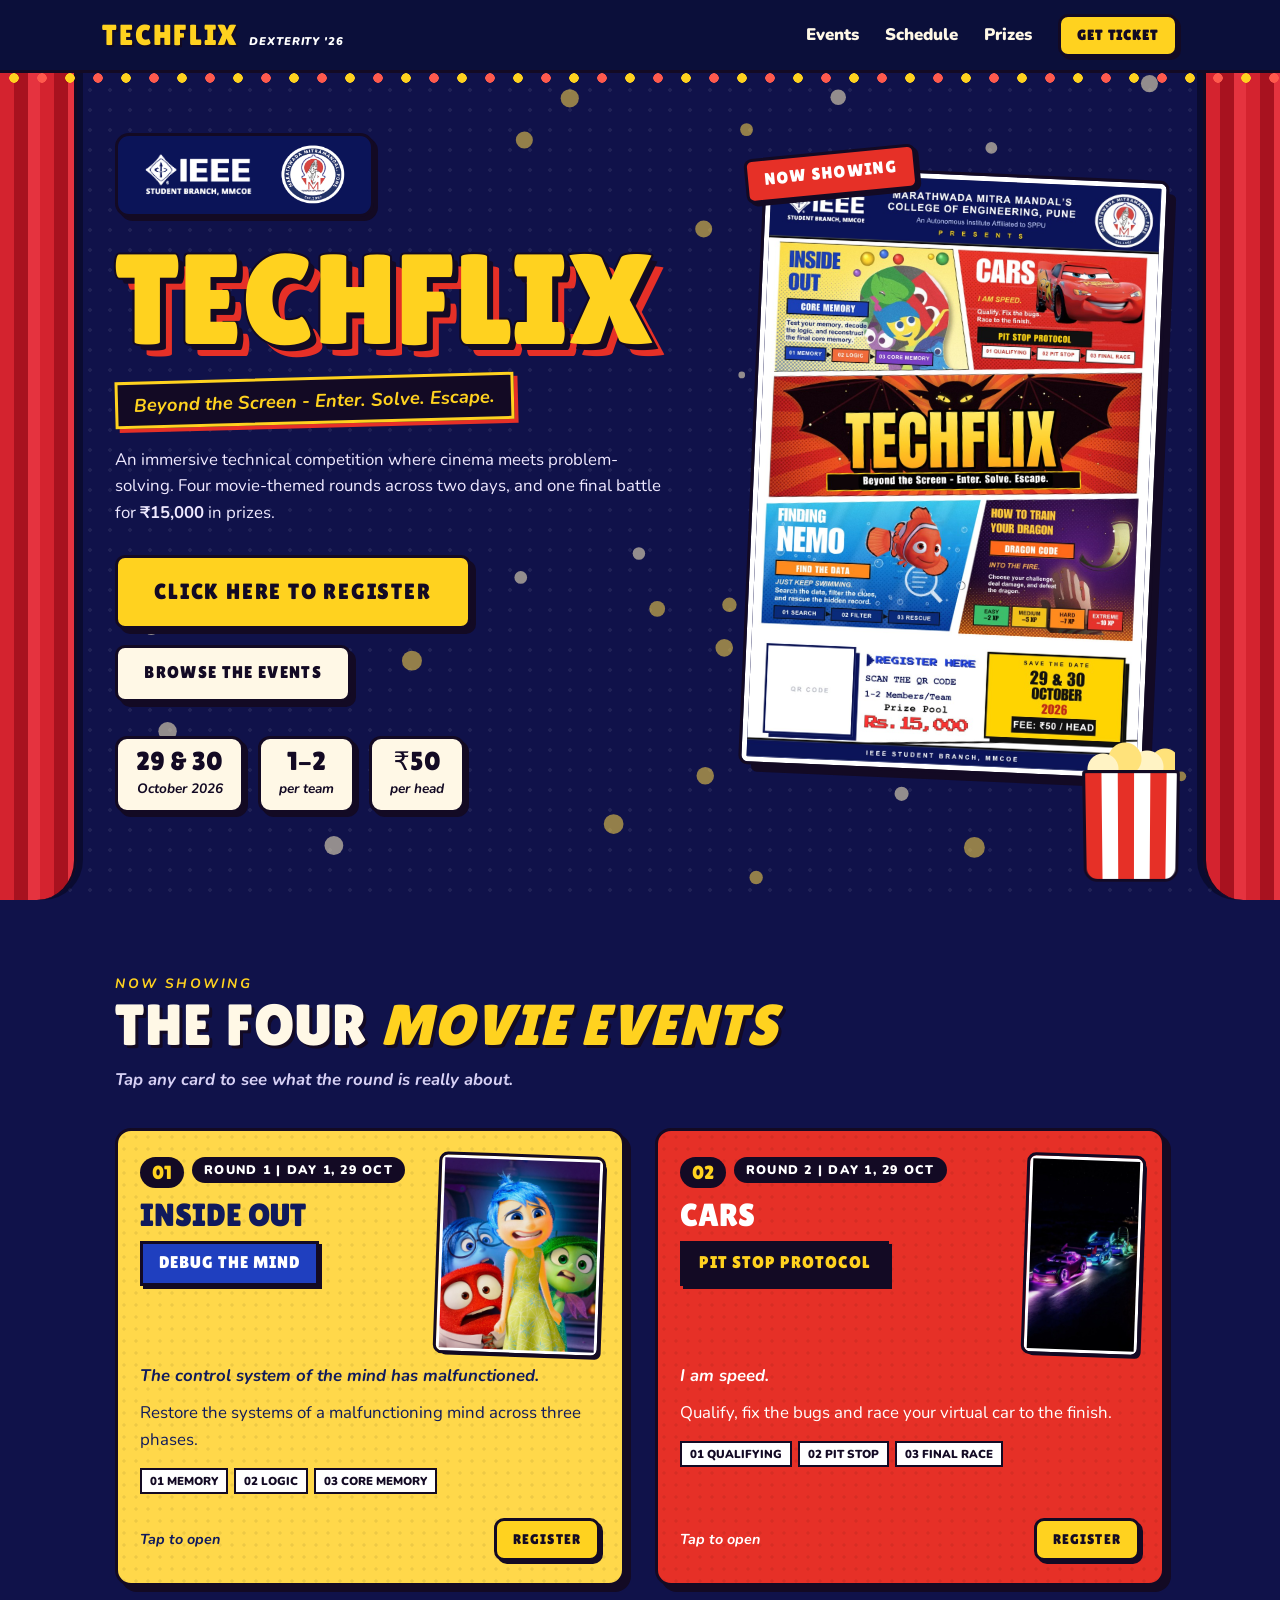
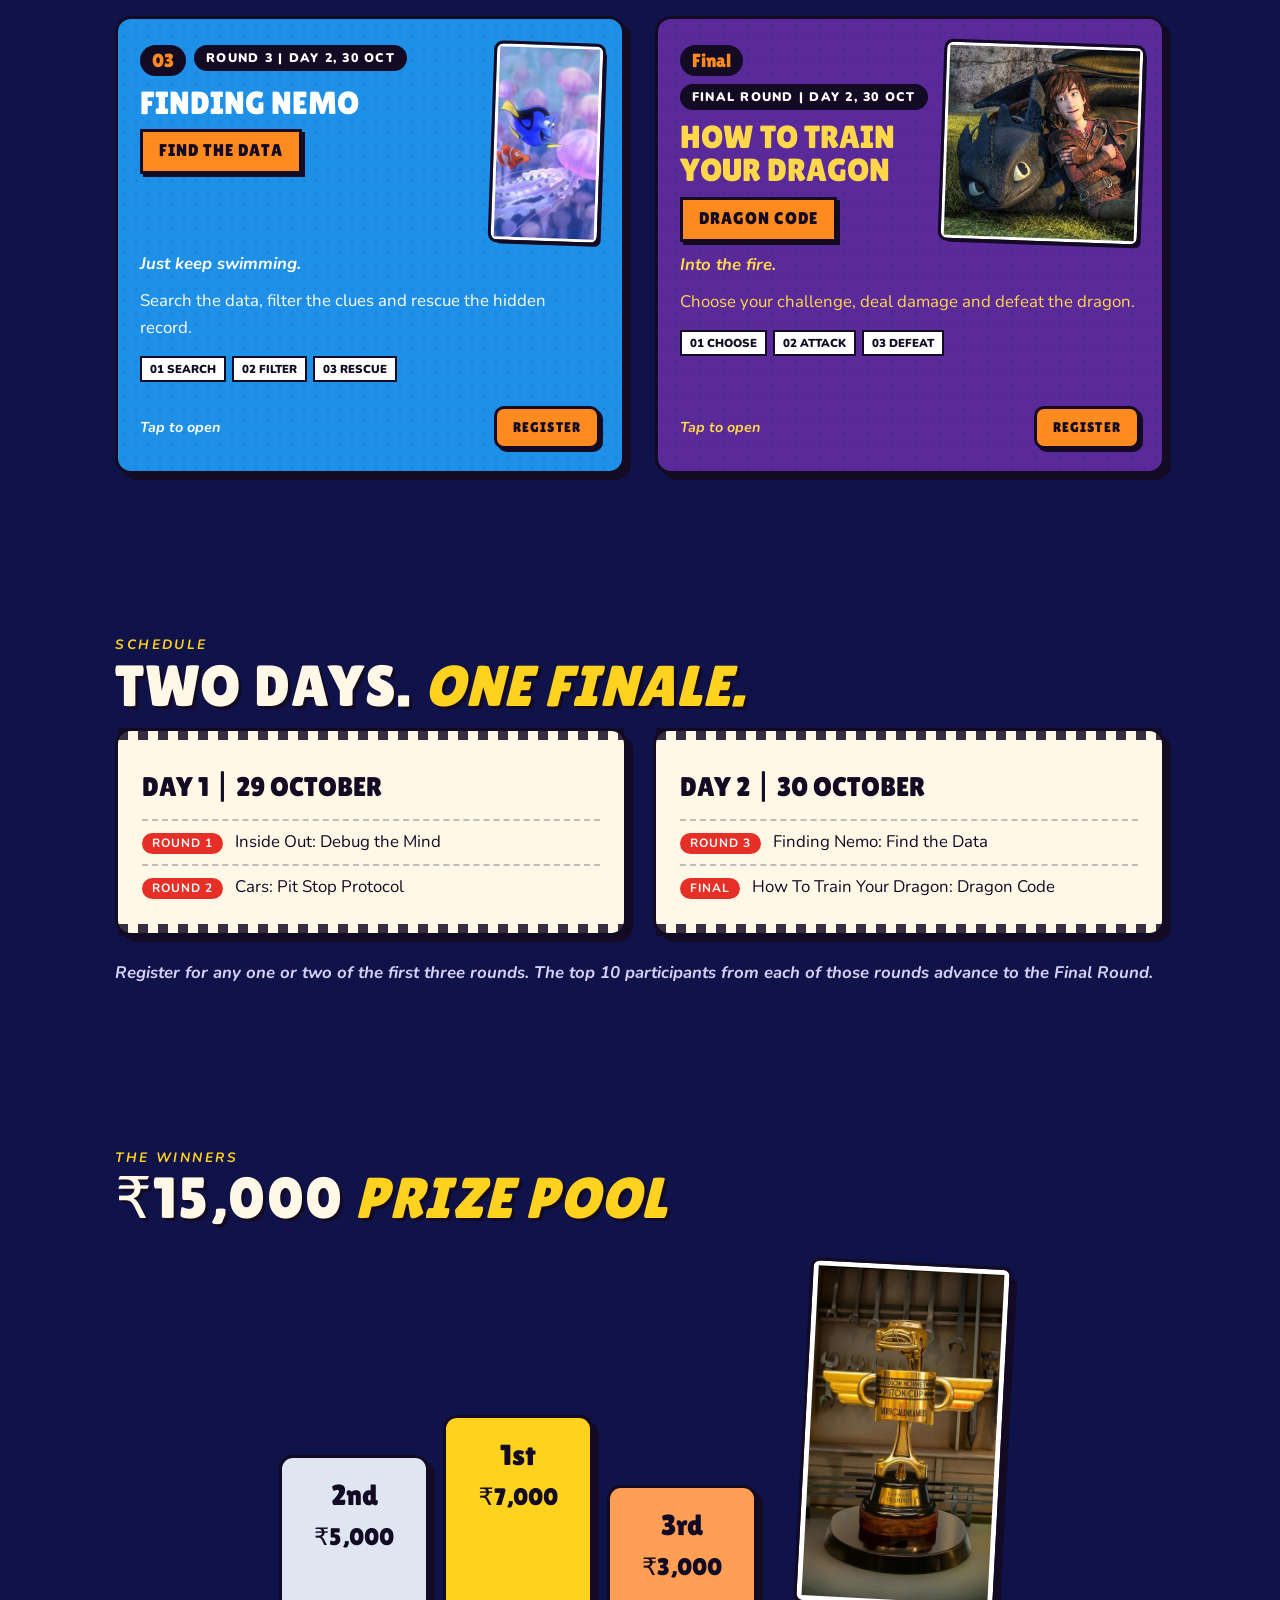
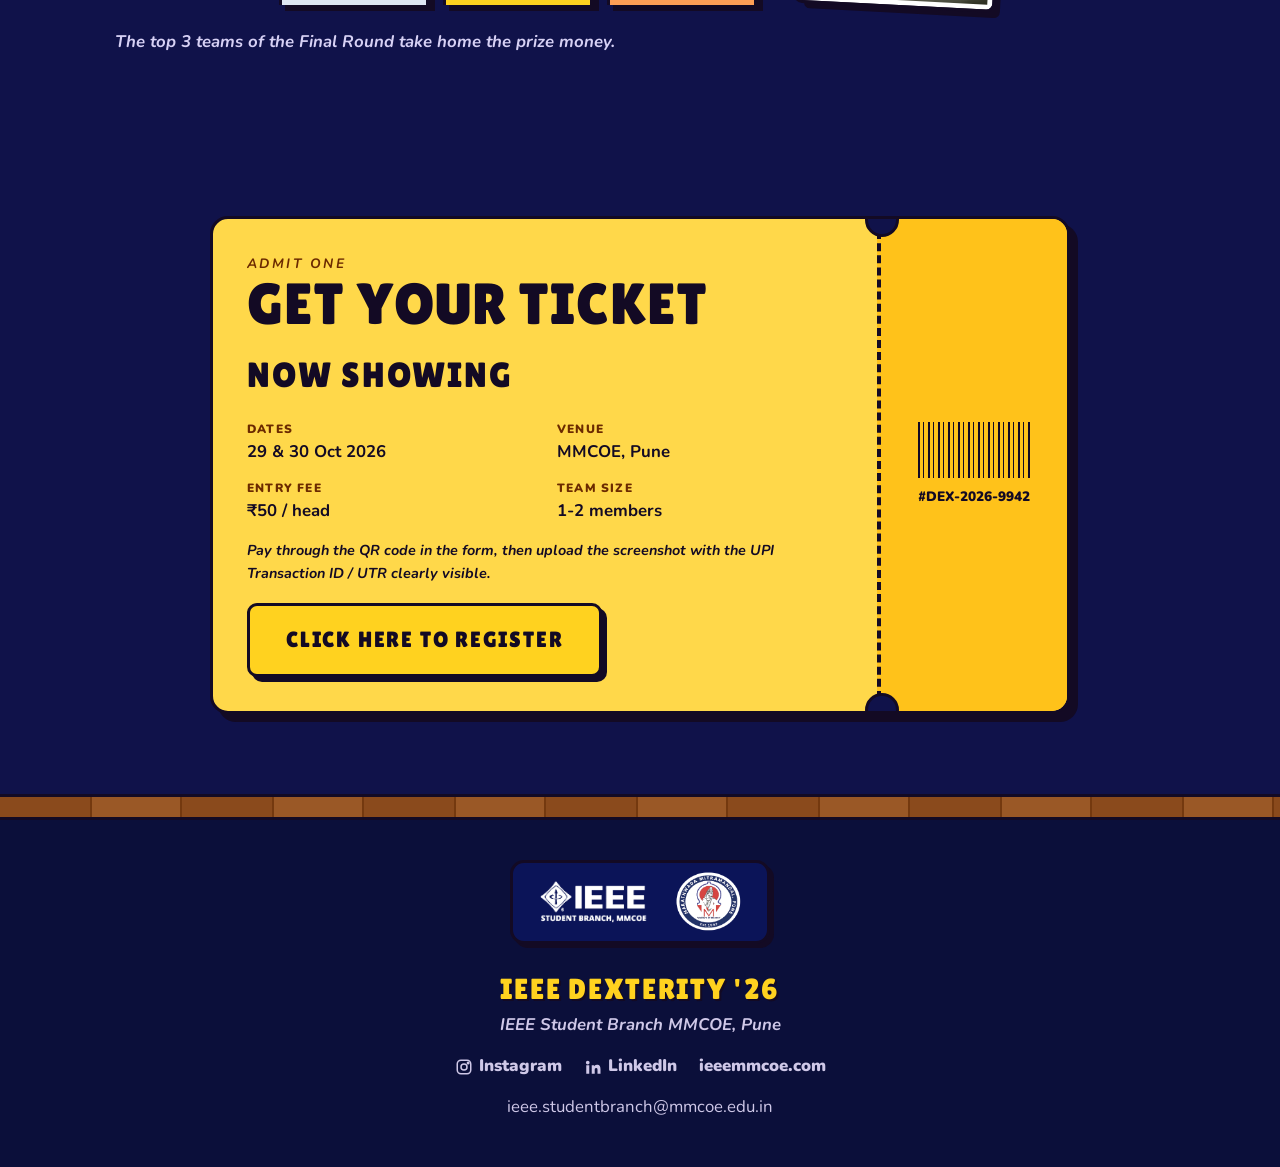
==== index.html @ 1b0eb350 "Add DEXTERITY 26 website" ====
<!DOCTYPE html>
<html lang="en">
<head>
  <meta charset="UTF-8">
  <meta name="viewport" content="width=device-width, initial-scale=1.0">
  <title>TECHFLIX | IEEE DEXTERITY '26</title>
  <meta name="description" content="TECHFLIX: movie-themed technical competition at IEEE MMCOE DEXTERITY '26. 29 & 30 October 2026.">
  <link rel="stylesheet" href="assets/css/fonts.css">
  <link rel="stylesheet" href="assets/css/style.css">
</head>
<body>
  <main>
    <section class="hero">
      <div class="hero-text">
        <div class="orgs"><img src="assets/img/ieee-logo.png" alt="IEEE Student Branch MMCOE"><img src="assets/img/mmcoe-logo.png" alt="Marathwada Mitra Mandal's College of Engineering, Pune"></div>
        <h1>TECHFLIX</h1>
        <p class="ribbon tagline-ribbon it">Beyond the Screen - Enter. Solve. Escape.</p>
        <p class="lead">An immersive technical competition where cinema meets problem-solving. Four movie-themed rounds across two days, and one final battle for <strong>₹15,000</strong> in prizes.</p>
        <div class="cta-row">
          <a class="btn big reg-link" target="_blank" rel="noopener">Click here to register</a>
          <a class="btn ghost" href="#events">Browse the events</a>
        </div>
        <ul class="meta">
          <li><b>29 &amp; 30</b><span>October 2026</span></li>
          <li><b>1-2</b><span>per team</span></li>
          <li><b>₹50</b><span>per head</span></li>
        </ul>
      </div>
      <a class="poster-wrap" href="assets/img/poster.jpg" target="_blank" rel="noopener" aria-label="Open the TECHFLIX poster">
        <span class="sticker">Now showing</span>
        <img class="poster" src="assets/img/poster.jpg" alt="TECHFLIX event poster">
      </a>
      <div class="bucket-wrap" aria-hidden="true"><div class="pop"></div><div class="bucket"></div></div>
    </section>

    <section id="events">
      <p class="eyebrow it">Now showing</p>
      <h2>The four <em>movie events</em></h2>
      <p class="sub it">Tap any card to see what the round is really about.</p>
      <div class="grid" id="cards"></div>
    </section>

    <section id="schedule">
      <p class="eyebrow it">Schedule</p>
      <h2>Two days. <em>One finale.</em></h2>
      <div class="days">
        <div class="day reveal"><h3>Day 1 | 29 October</h3><ul>
          <li><b>Round 1</b> Inside Out: Debug the Mind</li>
          <li><b>Round 2</b> Cars: Pit Stop Protocol</li></ul></div>
        <div class="day reveal"><h3>Day 2 | 30 October</h3><ul>
          <li><b>Round 3</b> Finding Nemo: Find the Data</li>
          <li><b>Final</b> How To Train Your Dragon: Dragon Code</li></ul></div>
      </div>
      <p class="rules it">Register for any one or two of the first three rounds. The top 10 participants from each of those rounds advance to the Final Round.</p>
    </section>

    <section id="prizes">
      <p class="eyebrow it">The winners</p>
      <h2>₹15,000 <em>prize pool</em></h2>
      <div class="prize-row reveal">
      <div class="podium">
        <div class="step s2"><b>2nd</b><span>₹5,000</span></div>
        <div class="step s1"><b>1st</b><span>₹7,000</span></div>
        <div class="step s3"><b>3rd</b><span>₹3,000</span></div>
      </div>
      <figure class="trophy"><img src="assets/img/piston-cup.jpg" alt="Piston Cup trophy" loading="lazy"></figure>
      </div>
      <p class="rules it">The top 3 teams of the Final Round take home the prize money.</p>
    </section>

    <section id="ticket">
      <div class="ticket reveal">
        <div class="main">
          <p class="eyebrow dark it">Admit one</p>
          <h2>Get your ticket</h2>
          <div id="countdown"></div>
          <dl class="facts">
            <div><dt>Dates</dt><dd>29 &amp; 30 Oct 2026</dd></div><div><dt>Venue</dt><dd>MMCOE, Pune</dd></div>
            <div><dt>Entry fee</dt><dd>₹50 / head</dd></div><div><dt>Team size</dt><dd>1-2 members</dd></div>
          </dl>
          <p class="note it">Pay through the QR code in the form, then upload the screenshot with the UPI Transaction ID / UTR clearly visible.</p>
          <a class="btn big reg-link" target="_blank" rel="noopener">Click here to register</a>
        </div>
        <div class="stub"><div><div class="barcode"></div><p>#DEX-2026-9942</p></div></div>
      </div>
    </section>
  </main>

  <script src="assets/js/events.js"></script>
  <script src="assets/js/art.js"></script>
  <script src="assets/js/common.js"></script>
  <script src="assets/js/home.js"></script>
</body>
</html>
---- assets/css/fonts.css ----
/* Self-hosted fonts (Lilita One, Nunito), so the site works offline and without Google. */
@font-face{font-family:"Lilita One";font-style:normal;font-weight:400;font-display:swap;src:url("../fonts/lilita-one-latin-400-normal.woff2") format("woff2");unicode-range:U+0000-00FF,U+0131,U+0152-0153,U+02BB-02BC,U+02C6,U+02DA,U+02DC,U+0304,U+0308,U+0329,U+2000-206F,U+20AC,U+2122,U+2191,U+2193,U+2212,U+2215,U+FEFF,U+FFFD}
@font-face{font-family:"Nunito";font-style:normal;font-weight:400;font-display:swap;src:url("../fonts/nunito-latin-400-normal.woff2") format("woff2");unicode-range:U+0000-00FF,U+0131,U+0152-0153,U+02BB-02BC,U+02C6,U+02DA,U+02DC,U+0304,U+0308,U+0329,U+2000-206F,U+20AC,U+2122,U+2191,U+2193,U+2212,U+2215,U+FEFF,U+FFFD}
@font-face{font-family:"Nunito";font-style:normal;font-weight:700;font-display:swap;src:url("../fonts/nunito-latin-700-normal.woff2") format("woff2");unicode-range:U+0000-00FF,U+0131,U+0152-0153,U+02BB-02BC,U+02C6,U+02DA,U+02DC,U+0304,U+0308,U+0329,U+2000-206F,U+20AC,U+2122,U+2191,U+2193,U+2212,U+2215,U+FEFF,U+FFFD}
@font-face{font-family:"Nunito";font-style:normal;font-weight:900;font-display:swap;src:url("../fonts/nunito-latin-900-normal.woff2") format("woff2");unicode-range:U+0000-00FF,U+0131,U+0152-0153,U+02BB-02BC,U+02C6,U+02DA,U+02DC,U+0304,U+0308,U+0329,U+2000-206F,U+20AC,U+2122,U+2191,U+2193,U+2212,U+2215,U+FEFF,U+FFFD}
@font-face{font-family:"Nunito";font-style:italic;font-weight:700;font-display:swap;src:url("../fonts/nunito-latin-700-italic.woff2") format("woff2");unicode-range:U+0000-00FF,U+0131,U+0152-0153,U+02BB-02BC,U+02C6,U+02DA,U+02DC,U+0304,U+0308,U+0329,U+2000-206F,U+20AC,U+2122,U+2191,U+2193,U+2212,U+2215,U+FEFF,U+FFFD}
@font-face{font-family:"Nunito";font-style:italic;font-weight:900;font-display:swap;src:url("../fonts/nunito-latin-900-italic.woff2") format("woff2");unicode-range:U+0000-00FF,U+0131,U+0152-0153,U+02BB-02BC,U+02C6,U+02DA,U+02DC,U+0304,U+0308,U+0329,U+2000-206F,U+20AC,U+2122,U+2191,U+2193,U+2212,U+2215,U+FEFF,U+FFFD}
@font-face{font-family:"Lilita One";font-style:normal;font-weight:400;font-display:swap;src:url("../fonts/lilita-one-latin-ext-400-normal.woff2") format("woff2");unicode-range:U+0100-02BA,U+02BD-02C5,U+02C7-02CC,U+02CE-02D7,U+02DD-02FF,U+0304,U+0308,U+0329,U+1D00-1DBF,U+1E00-1E9F,U+1EF2-1EFF,U+2020,U+20A0-20AB,U+20AD-20C0,U+2113,U+2C60-2C7F,U+A720-A7FF}
@font-face{font-family:"Nunito";font-style:normal;font-weight:400;font-display:swap;src:url("../fonts/nunito-latin-ext-400-normal.woff2") format("woff2");unicode-range:U+0100-02BA,U+02BD-02C5,U+02C7-02CC,U+02CE-02D7,U+02DD-02FF,U+0304,U+0308,U+0329,U+1D00-1DBF,U+1E00-1E9F,U+1EF2-1EFF,U+2020,U+20A0-20AB,U+20AD-20C0,U+2113,U+2C60-2C7F,U+A720-A7FF}
@font-face{font-family:"Nunito";font-style:normal;font-weight:700;font-display:swap;src:url("../fonts/nunito-latin-ext-700-normal.woff2") format("woff2");unicode-range:U+0100-02BA,U+02BD-02C5,U+02C7-02CC,U+02CE-02D7,U+02DD-02FF,U+0304,U+0308,U+0329,U+1D00-1DBF,U+1E00-1E9F,U+1EF2-1EFF,U+2020,U+20A0-20AB,U+20AD-20C0,U+2113,U+2C60-2C7F,U+A720-A7FF}
@font-face{font-family:"Nunito";font-style:normal;font-weight:900;font-display:swap;src:url("../fonts/nunito-latin-ext-900-normal.woff2") format("woff2");unicode-range:U+0100-02BA,U+02BD-02C5,U+02C7-02CC,U+02CE-02D7,U+02DD-02FF,U+0304,U+0308,U+0329,U+1D00-1DBF,U+1E00-1E9F,U+1EF2-1EFF,U+2020,U+20A0-20AB,U+20AD-20C0,U+2113,U+2C60-2C7F,U+A720-A7FF}
@font-face{font-family:"Nunito";font-style:italic;font-weight:700;font-display:swap;src:url("../fonts/nunito-latin-ext-700-italic.woff2") format("woff2");unicode-range:U+0100-02BA,U+02BD-02C5,U+02C7-02CC,U+02CE-02D7,U+02DD-02FF,U+0304,U+0308,U+0329,U+1D00-1DBF,U+1E00-1E9F,U+1EF2-1EFF,U+2020,U+20A0-20AB,U+20AD-20C0,U+2113,U+2C60-2C7F,U+A720-A7FF}
@font-face{font-family:"Nunito";font-style:italic;font-weight:900;font-display:swap;src:url("../fonts/nunito-latin-ext-900-italic.woff2") format("woff2");unicode-range:U+0100-02BA,U+02BD-02C5,U+02C7-02CC,U+02CE-02D7,U+02DD-02FF,U+0304,U+0308,U+0329,U+1D00-1DBF,U+1E00-1E9F,U+1EF2-1EFF,U+2020,U+20A0-20AB,U+20AD-20C0,U+2113,U+2C60-2C7F,U+A720-A7FF}
---- assets/css/style.css ----
:root {
  --bg: #10124a;
  --c1: #ffd21f;
  --c2: #e63027;
  --card: #ffd84a;
  --card-ink: #101a5c;
  --ribbon: #1f3fbf;
  --ribbon-ink: #fff;
  --ink: #130a24;
  --paper: #fff8e6;
  --text: #fff8e6;
  --display: "Lilita One", "Arial Rounded MT Bold", system-ui, sans-serif;
  --body: "Nunito", system-ui, sans-serif;
  --outline: 3px solid var(--ink);
  --pop: 6px 6px 0 var(--ink);
}
* { box-sizing: border-box; margin: 0; padding: 0; }
html { scroll-behavior: smooth; scroll-padding-top: 90px; }
body {
  background: var(--bg); color: var(--text); font-family: var(--body);
  font-size: 1.05rem; line-height: 1.6; min-height: 100vh; overflow-x: hidden;
}
body::before { /* comic halftone dots on a solid colour */
  content: ""; position: fixed; inset: 0; z-index: -2; pointer-events: none;
  background: radial-gradient(rgba(255,255,255,.07) 1.6px, transparent 1.8px) 0 0 / 20px 20px;
}
a { color: inherit; text-decoration: none; }
img { max-width: 100%; display: block; }
main { position: relative; z-index: 1; }
.it { font-style: italic; font-weight: 700; }
em { font-style: italic; color: var(--c1); }
#bg { position: fixed; inset: 0; z-index: -1; width: 100%; height: 100%; pointer-events: none; }

/* ---- Theatre curtains (open on load, then stay as side drapes) ---- */
.curtain {
  position: fixed; top: 0; bottom: 0; width: clamp(34px, 6vw, 90px); z-index: 2; pointer-events: none;
  background: repeating-linear-gradient(90deg, #d4232f 0 14px, #a8121f 14px 28px, #e5333f 28px 40px);
  animation: open 2.4s .3s cubic-bezier(.7, 0, .2, 1) backwards;
}
.curtain.l { left: 0; border-right: var(--outline); box-shadow: 6px 0 0 rgba(0,0,0,.35); border-radius: 0 0 40px 0; }
.curtain.r { right: 0; border-left: var(--outline); box-shadow: -6px 0 0 rgba(0,0,0,.35); border-radius: 0 0 0 40px; }
@keyframes open { from { width: 52vw; } }

/* ---- Nav ---- */
.nav {
  position: sticky; top: 0; z-index: 20; display: flex; justify-content: space-between; align-items: center;
  padding: 12px clamp(40px, 8vw, 110px); background: #0b0f3a; border-bottom: var(--outline);
}
.brand { font-family: var(--display); font-size: 1.8rem; letter-spacing: .06em; color: var(--c1);
  text-shadow: 2px 2px 0 var(--ink); display: flex; align-items: baseline; gap: 10px; }
.brand small { font-family: var(--body); font-style: italic; font-weight: 900; font-size: .7rem; color: #fff; letter-spacing: .08em; text-shadow: none; }
.nav ul { display: flex; gap: 26px; list-style: none; align-items: center; font-weight: 800; }
.nav ul a:not(.btn):hover { color: var(--c1); }
.lights { position: absolute; left: 0; right: 0; top: 100%; height: 16px; pointer-events: none; }
.lights::before, .lights::after { content: ""; position: absolute; inset: 0; animation: blink 1.2s steps(1) infinite; }
.lights::before { background: radial-gradient(circle 5px at 14px 8px, #ffd21f 90%, transparent) 0 0 / 56px 16px repeat-x; }
.lights::after { background: radial-gradient(circle 5px at 42px 8px, #ff5a4d 90%, transparent) 0 0 / 56px 16px repeat-x; animation-delay: -.6s; }
@keyframes blink { 50% { opacity: .25; } }

/* ---- Buttons ---- */
.btn {
  display: inline-block; font-family: var(--display); text-transform: uppercase; letter-spacing: .08em;
  font-size: 1.05rem; padding: 12px 26px; color: var(--ink); background: var(--c1); cursor: pointer;
  border: var(--outline); border-radius: 10px; box-shadow: 5px 5px 0 var(--ink);
  transition: transform .15s, box-shadow .15s;
}
.btn:hover { transform: translate(-2px, -2px) rotate(-1deg); box-shadow: 8px 8px 0 var(--ink); }
.btn:active { transform: translate(3px, 3px); box-shadow: 2px 2px 0 var(--ink); }
.btn.big { font-size: 1.4rem; padding: 16px 36px; }
.btn.sm { font-size: .9rem; padding: 7px 16px; box-shadow: 3px 3px 0 var(--ink); }
.btn.ghost { background: var(--paper); }

/* ---- Common blocks ---- */
section { padding: 80px clamp(48px, 9vw, 130px); max-width: 1320px; margin: 0 auto; }
h2 { font-family: var(--display); font-weight: 400; text-transform: uppercase; letter-spacing: .02em;
  font-size: clamp(2.2rem, 5vw, 3.6rem); line-height: 1.05; margin-bottom: 12px; text-shadow: 3px 3px 0 var(--ink); }
.eyebrow { color: var(--c1); letter-spacing: .18em; text-transform: uppercase; font-size: .85rem; }
.eyebrow.dark { color: #6b2a00; }
.sub { color: #d7d1f5; margin-bottom: 34px; }
.ribbon { display: inline-block; font-family: var(--display); text-transform: uppercase; letter-spacing: .06em;
  background: var(--ribbon); color: var(--ribbon-ink); padding: 6px 16px; border: var(--outline); box-shadow: 3px 3px 0 var(--ink); }
.chip-round { display: inline-block; font-weight: 900; font-size: .78rem; letter-spacing: .1em; text-transform: uppercase;
  padding: 3px 12px; border-radius: 999px; background: var(--ink); color: #fff; }
.reveal { opacity: 0; transform: translateY(26px); transition: opacity .6s, transform .6s; }
.reveal.in { opacity: 1; transform: none; }

/* ---- Hero ---- */
.hero { display: grid; grid-template-columns: 1.15fr .85fr; gap: 56px; align-items: center; min-height: 90vh; position: relative; padding-top: 60px; }
.presents { color: var(--c1); letter-spacing: .12em; text-transform: uppercase; font-size: .9rem; }
.hero h1 { font-family: var(--display); font-weight: 400; font-size: clamp(3.8rem, 11vw, 8rem); line-height: 1;
  color: var(--c1); -webkit-text-stroke: 4px var(--ink); paint-order: stroke fill;
  text-shadow: 6px 6px 0 var(--ink), 12px 12px 0 var(--c2); animation: pop 1s 1.2s cubic-bezier(.3, 1.6, .5, 1) backwards; }
@keyframes pop { from { transform: scale(.3) rotate(-8deg); opacity: 0; } }
.tagline-ribbon { background: var(--ink); color: var(--c1); border-color: var(--c1); font-family: var(--body); font-size: 1.15rem;
  text-transform: none; letter-spacing: 0; transform: rotate(-1.5deg); margin: 14px 0 22px; box-shadow: 4px 4px 0 var(--c2); }
.lead { max-width: 560px; color: #efe9ff; margin-bottom: 28px; }
.cta-row { display: flex; gap: 16px; flex-wrap: wrap; }
.meta { display: flex; gap: 14px; list-style: none; margin-top: 34px; flex-wrap: wrap; }
.meta li { background: var(--paper); color: var(--ink); border: var(--outline); border-radius: 12px; padding: 8px 18px;
  box-shadow: 4px 4px 0 var(--ink); text-align: center; }
.meta b { display: block; font-family: var(--display); font-weight: 400; font-size: 1.6rem; line-height: 1.1; }
.meta span { font-style: italic; font-weight: 700; font-size: .85rem; }
.poster-wrap { position: relative; display: block; max-width: 400px; justify-self: center; transform: rotate(2.5deg); transition: transform .3s; }
.poster-wrap:hover { transform: rotate(0) scale(1.03); }
.poster { border: 5px solid #fff; outline: var(--outline); border-radius: 6px; box-shadow: 10px 10px 0 var(--ink); background: var(--paper); }
.sticker { position: absolute; top: -18px; left: -22px; z-index: 2; font-family: var(--display); letter-spacing: .08em; text-transform: uppercase;
  background: var(--c2); color: #fff; padding: 6px 16px; border: var(--outline); border-radius: 8px; transform: rotate(-8deg); box-shadow: 3px 3px 0 var(--ink); }

/* Popcorn bucket, drawn in CSS */
.bucket-wrap { position: absolute; right: calc(6vw + 24px); bottom: 10px; width: 96px; animation: jump 1.1s 1s backwards cubic-bezier(.3, 1.4, .5, 1); }
@keyframes jump { 0% { transform: translateY(190px) rotate(-18deg); opacity: 0; } 100% { transform: none; opacity: 1; } }
.bucket { height: 112px; border: var(--outline); clip-path: none; border-radius: 4px 4px 14px 14px;
  background: repeating-linear-gradient(90deg, #e63027 0 16px, #fff 16px 32px); transform: perspective(200px) rotateX(-4deg); }
.pop { height: 46px; margin: 0 4px -14px; background:
  radial-gradient(circle at 16px 30px, #fff3c4 15px, transparent 16px), radial-gradient(circle at 38px 20px, #ffe27a 16px, transparent 17px),
  radial-gradient(circle at 60px 28px, #fff3c4 16px, transparent 17px), radial-gradient(circle at 78px 24px, #ffe27a 14px, transparent 15px); }
.kernel { position: fixed; z-index: 30; width: 14px; height: 14px; border-radius: 50%; pointer-events: none;
  background: radial-gradient(circle at 35% 35%, #fffbe6, #f4d77a); border: 2px solid var(--ink); animation: fly 2.6s ease-in forwards; }
@keyframes fly { 45% { transform: translate(calc(var(--x) * .6), var(--y)); } 100% { transform: translate(var(--x), 45vh) rotate(540deg); opacity: 0; } }

/* ---- Event cards ---- */
.grid { display: grid; grid-template-columns: repeat(2, 1fr); gap: 30px; }
.card { position: relative; background: var(--card); color: var(--card-ink); border: var(--outline); border-radius: 16px;
  box-shadow: var(--pop); padding: 26px 22px 22px; display: flex; flex-direction: column; gap: 10px; cursor: pointer; overflow: hidden;
  transition: transform .2s, box-shadow .2s, opacity .6s; }
.card::before { content: ""; position: absolute; inset: 0; pointer-events: none; opacity: .5;
  background: radial-gradient(rgba(0,0,0,.14) 1.5px, transparent 1.7px) 0 0 / 12px 12px; }
.card > * { position: relative; }
.card:hover, .card:focus-visible { transform: translate(-3px, -6px) rotate(-1deg); box-shadow: 10px 12px 0 var(--ink); outline: none; }
.card h3 { font-family: var(--display); font-weight: 400; font-size: 2rem; line-height: 1.05; text-transform: uppercase; }
.card .num { font-family: var(--display); font-size: 1.2rem; background: var(--ink);
  color: var(--c1); padding: 0 12px; border-radius: 999px; }
.card .ribbon { align-self: flex-start; }
.card .chip-round { align-self: flex-start; }
.steps { list-style: none; display: flex; flex-wrap: wrap; gap: 6px; margin-top: 4px; }
.steps li { font-size: .72rem; font-weight: 900; text-transform: uppercase; background: #fff; color: var(--ink);
  border: 2px solid var(--ink); padding: 2px 8px; }
.card-foot { margin-top: auto; padding-top: 14px; display: flex; justify-content: space-between; align-items: center; }
.hint { font-size: .9rem; }

/* ---- Expanding sheet ---- */
.backdrop { position: fixed; inset: 0; z-index: 40; background: rgba(8, 6, 24, .75); opacity: 0; transition: opacity .4s; }
.backdrop.show { opacity: 1; }
.sheet { position: fixed; z-index: 41; background: var(--card); color: var(--card-ink); border: var(--outline); border-radius: 18px;
  box-shadow: 10px 10px 0 var(--ink); overflow: hidden; transition: top .5s cubic-bezier(.3, 1, .4, 1), left .5s cubic-bezier(.3, 1, .4, 1),
  width .5s cubic-bezier(.3, 1, .4, 1), height .5s cubic-bezier(.3, 1, .4, 1); }
.sheet-body { height: 100%; overflow-y: auto; padding: 36px clamp(20px, 4vw, 44px) 40px; opacity: 0; transition: opacity .3s; }
.sheet.open .sheet-body { opacity: 1; transition-delay: .3s; }
.sheet-head { display: flex; flex-direction: column; align-items: flex-start; gap: 10px; margin-bottom: 26px; }
.sheet-head h2 { text-shadow: none; margin: 0; font-size: clamp(2.2rem, 5vw, 3.6rem); }
.close { position: absolute; top: 14px; right: 16px; z-index: 3; width: 44px; height: 44px; border-radius: 50%; font-size: 1.8rem; line-height: 1;
  background: var(--ink); color: #fff; border: 3px solid #fff; cursor: pointer; }
.full-link { margin-top: 26px; }

/* ---- Event details (sheet + event pages) ---- */
.detail { display: grid; grid-template-columns: 1.4fr 1fr; gap: 24px; align-items: start; }
.detail-main, .detail-side { display: flex; flex-direction: column; gap: 20px; }
.paper { background: var(--paper); color: var(--ink); border: var(--outline); border-radius: 14px; padding: 20px 22px; box-shadow: 4px 4px 0 var(--ink); }
.paper h3 { font-family: var(--display); font-weight: 400; text-transform: uppercase; letter-spacing: .05em; font-size: 1.4rem; margin-bottom: 8px; }
.phases { list-style: none; display: flex; flex-direction: column; gap: 14px; }
.phases li { display: flex; gap: 14px; }
.phases .n { flex: none; width: 40px; height: 40px; display: grid; place-items: center; font-family: var(--display); font-size: 1.1rem;
  background: var(--card); color: var(--card-ink); border: var(--outline); border-radius: 50%; }
.phases b { font-size: 1.1rem; }
.phases p { font-size: .97rem; }
.code { font-family: ui-monospace, Consolas, monospace; background: var(--ink); color: #6dff9d; padding: 14px; border-radius: 8px; font-size: .95rem; }
.dmg { display: grid; grid-template-columns: repeat(auto-fit, minmax(90px, 1fr)); gap: 10px; }
.dmg div { background: var(--d, #ffd84a); border: var(--outline); padding: 8px; text-align: center; border-radius: 8px; }
.dmg b, .dmg span { display: block; }
.dmg b { font-size: .85rem; text-transform: uppercase; }
.dmg span { font-family: var(--display); font-size: 1.4rem; }
.dmg.prize div { background: #ffd84a; }
dl { display: grid; grid-template-columns: auto 1fr; gap: 8px 14px; }
dt { font-weight: 900; font-size: .75rem; letter-spacing: .1em; text-transform: uppercase; color: #6a5d8a; padding-top: 3px; }
dd { font-weight: 700; }
.rule { font-size: .92rem; }
.detail-side .btn { text-align: center; }

/* ---- Schedule, prizes, ticket ---- */
.days { display: grid; grid-template-columns: repeat(auto-fit, minmax(280px, 1fr)); gap: 26px; }
.day { background: var(--paper); color: var(--ink); border: var(--outline); border-radius: 16px; padding: 24px; box-shadow: var(--pop); position: relative; }
.day::before, .day::after { content: ""; position: absolute; left: 0; right: 0; height: 12px;
  background: repeating-linear-gradient(90deg, var(--ink) 0 10px, transparent 10px 20px); opacity: .85; }
.day::before { top: -3px; } .day::after { bottom: -3px; }
.day h3 { font-family: var(--display); font-weight: 400; text-transform: uppercase; font-size: 1.7rem; margin: 10px 0; }
.day ul { list-style: none; } .day li { padding: 8px 0; border-top: 2px dashed rgba(19,10,36,.25); }
.day b { display: inline-block; background: var(--c2); color: #fff; font-size: .75rem; letter-spacing: .08em; text-transform: uppercase; padding: 1px 10px; border-radius: 999px; margin-right: 8px; }
.rules { color: #d7d1f5; margin-top: 24px; }
.podium { display: flex; gap: 14px; justify-content: center; align-items: flex-end; margin: 36px 0 20px; }
.step { width: 150px; text-align: center; background: var(--c1); color: var(--ink); border: var(--outline); border-bottom: 0; border-radius: 14px 14px 0 0; box-shadow: var(--pop); padding: 14px 8px; }
.step b { display: block; font-family: var(--display); font-weight: 400; font-size: 1.8rem; }
.step span { font-family: var(--display); font-size: 1.5rem; }
.s1 { height: 190px; background: #ffd21f; } .s2 { height: 150px; background: #dfe6f2; } .s3 { height: 120px; background: #ff9f55; }
.ticket { display: grid; grid-template-columns: 1fr 190px; background: #ffd84a; color: var(--ink); border: var(--outline); border-radius: 18px; box-shadow: 8px 8px 0 var(--ink); overflow: hidden; max-width: 860px; margin: 0 auto; }
.ticket .main { padding: 34px; } .ticket h2 { text-shadow: none; }
.ticket .stub { position: relative; border-left: 4px dashed var(--ink); padding: 24px; display: grid; place-items: center; text-align: center; font-weight: 800; font-size: .85rem; background: #ffc21a; }
.stub::before, .stub::after { content: ""; position: absolute; left: -16px; width: 28px; height: 28px; border-radius: 50%; background: var(--bg); border: var(--outline); }
.stub::before { top: -16px; } .stub::after { bottom: -16px; }
#countdown { font-family: var(--display); font-size: 2.2rem; letter-spacing: .05em; margin: 6px 0 14px; font-variant-numeric: tabular-nums; }
.facts { display: grid; grid-template-columns: repeat(2, 1fr); gap: 10px 24px; margin-bottom: 14px; }
.facts dt { color: #6b2a00; } .facts div { display: block; }
.note { font-size: .9rem; margin-bottom: 18px; }
.barcode { height: 56px; width: 100%; margin-bottom: 8px; background: repeating-linear-gradient(90deg, var(--ink) 0 2px, transparent 2px 5px, var(--ink) 5px 6px, transparent 6px 10px); }

/* ---- Event page ---- */
.ev-hero { display: grid; grid-template-columns: 1.2fr .8fr; gap: 44px; align-items: center; min-height: 72vh; padding-top: 70px; }
.ev-hero h1 { font-family: var(--display); font-weight: 400; text-transform: uppercase; font-size: clamp(2.6rem, 7vw, 5rem); line-height: 1.05; margin: 14px 0;
  color: var(--c1); -webkit-text-stroke: 3px var(--ink); paint-order: stroke fill; text-shadow: 5px 5px 0 var(--ink); }
.tag { font-size: 1.5rem; color: var(--c1); margin: 18px 0 6px; }
@keyframes bob { 50% { transform: translateY(-14px) rotate(2deg); } }
.reg-bar { text-align: center; } .reg-bar h2 { margin-bottom: 20px; }
.more-label { margin-top: 34px; color: #d7d1f5; }
.others { display: flex; gap: 12px; flex-wrap: wrap; justify-content: center; margin-top: 12px; }

/* ---- Footer ---- */
.floor { height: 26px; border-top: var(--outline); border-bottom: var(--outline); position: relative; z-index: 1;
  background: repeating-linear-gradient(90deg, #8a4a1c 0 90px, #74390f 90px 92px, #9a5826 92px 180px, #74390f 180px 182px); }
footer { position: relative; z-index: 1; background: #0b0f3a; text-align: center; padding: 40px 5vw 46px; color: #cfc8e8; }
.foot-title { font-family: var(--display); font-size: 1.8rem; letter-spacing: .06em; color: var(--c1); text-shadow: 2px 2px 0 var(--ink); }
.socials { display: flex; gap: 22px; justify-content: center; flex-wrap: wrap; margin: 14px 0; font-weight: 800; }
.socials a { display: inline-flex; align-items: center; gap: 6px; } footer a:hover { color: var(--c1); }

@media (max-width: 820px) {
  .hero, .ev-hero, .detail, .grid { grid-template-columns: 1fr; }
  .ticket { grid-template-columns: 1fr; }
  .ticket .stub { border-left: 0; border-top: 4px dashed var(--ink); }
  .stub::before, .stub::after { display: none; }
  .nav ul li:not(:last-child) { display: none; }
  .bucket-wrap { display: none; }
  .poster-wrap { max-width: 300px; }
}
@media (prefers-reduced-motion: reduce) {
  *, *::before, *::after { animation: none !important; transition: none !important; }
  .reveal { opacity: 1; transform: none; }
}

/* ---- Organisation logos ---- */
.orgs { display: inline-flex; align-items: center; gap: 18px; background: #0b1458; border: var(--outline); border-radius: 14px;
  padding: 8px 20px; box-shadow: 4px 4px 0 var(--ink); margin-bottom: 18px; }
.orgs img { height: 54px; width: auto; }
.orgs img + img { height: 62px; }
.orgs .it { color: var(--c1); }
footer .orgs { margin-bottom: 22px; }

/* ---- Original round illustrations ---- */
.cast { display: flex; flex-direction: column; align-items: center; gap: 22px; }
.photo { position: relative; width: fit-content; max-width: 100%; transform: rotate(-2deg); border: 5px solid #fff; outline: var(--outline); border-radius: 6px;
  background: #fff; box-shadow: 8px 8px 0 var(--ink); }
.photo > img { display: block; width: auto; max-width: 100%; height: auto; max-height: 460px; }
.mascot { position: absolute; right: -34px; bottom: -34px; width: 118px; }
.mascot svg { width: 100%; height: auto; filter: drop-shadow(4px 4px 0 var(--ink)); animation: bob 3.4s ease-in-out infinite; }
.sheet-art { position: absolute; right: 84px; top: 26px; display: flex; justify-content: flex-end; }
@media (max-width: 820px) { .sheet-art { display: none; } .orgs img { height: 40px; } .orgs img + img { height: 46px; } }

/* ---- Photo variants: event cards and expanded sheet ---- */
.card-top { display: flex; gap: 16px; align-items: flex-start; justify-content: space-between; }
.card-head { display: flex; flex-direction: column; align-items: flex-start; gap: 10px; min-width: 0; }
.card-head .row { display: flex; gap: 8px; align-items: center; flex-wrap: wrap; }
.photo.card-photo { flex: none; transform: rotate(2deg); border-width: 3px; box-shadow: 4px 4px 0 var(--ink); }
.card-photo > img { height: 190px; width: auto; max-width: 190px; max-height: none; }
.card-photo .mascot { display: none; }
.photo.sheet-photo { transform: rotate(2deg); border-width: 3px; box-shadow: 4px 4px 0 var(--ink); }
.sheet-photo > img { height: 170px; width: auto; max-height: none; }
.sheet-photo .mascot { width: 64px; right: -14px; bottom: -22px; }

/* ---- Prize pool: podium and Piston Cup ---- */
.prize-row { display: flex; gap: 48px; align-items: flex-end; justify-content: center; flex-wrap: wrap; margin: 36px 0 20px; }
.podium { margin: 0; }
.trophy { transform: rotate(3deg); border: 5px solid #fff; outline: var(--outline); border-radius: 6px; background: #fff; box-shadow: 8px 8px 0 var(--ink); }
.trophy img { display: block; height: 330px; width: auto; }
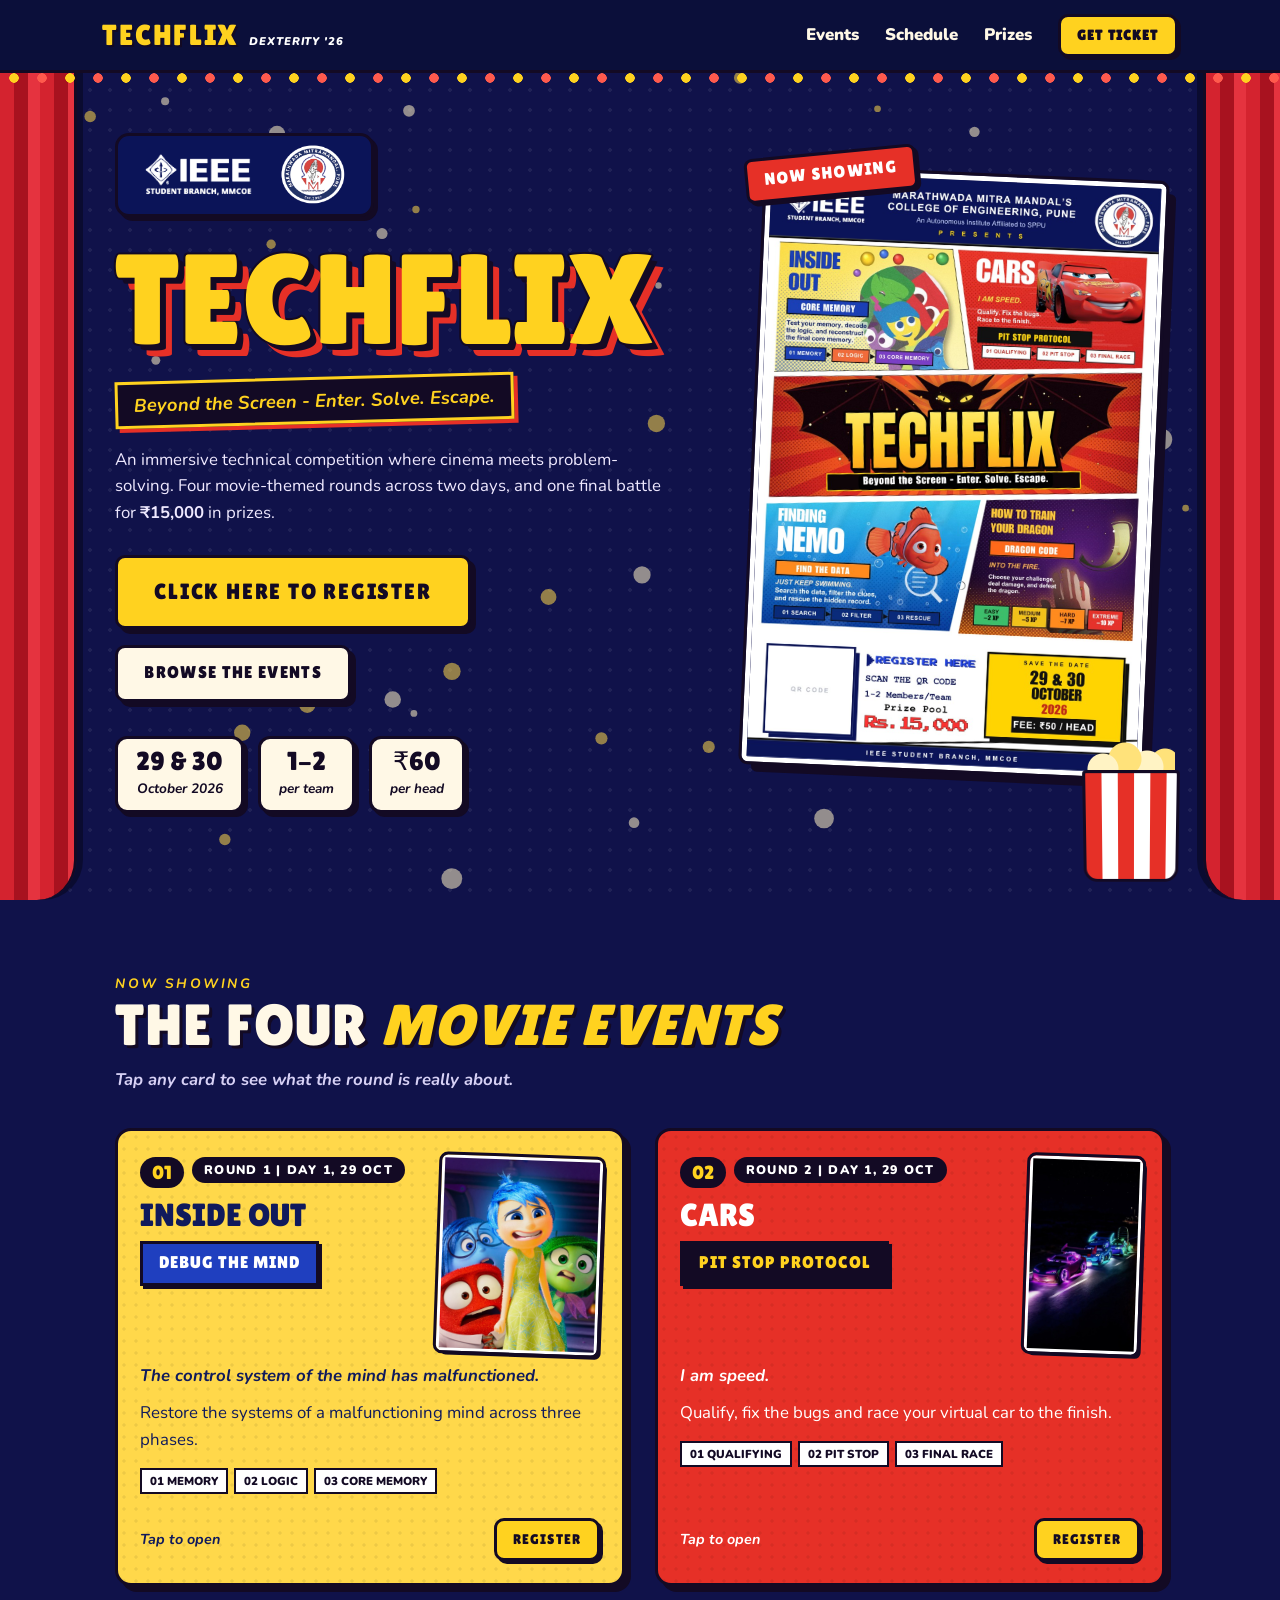
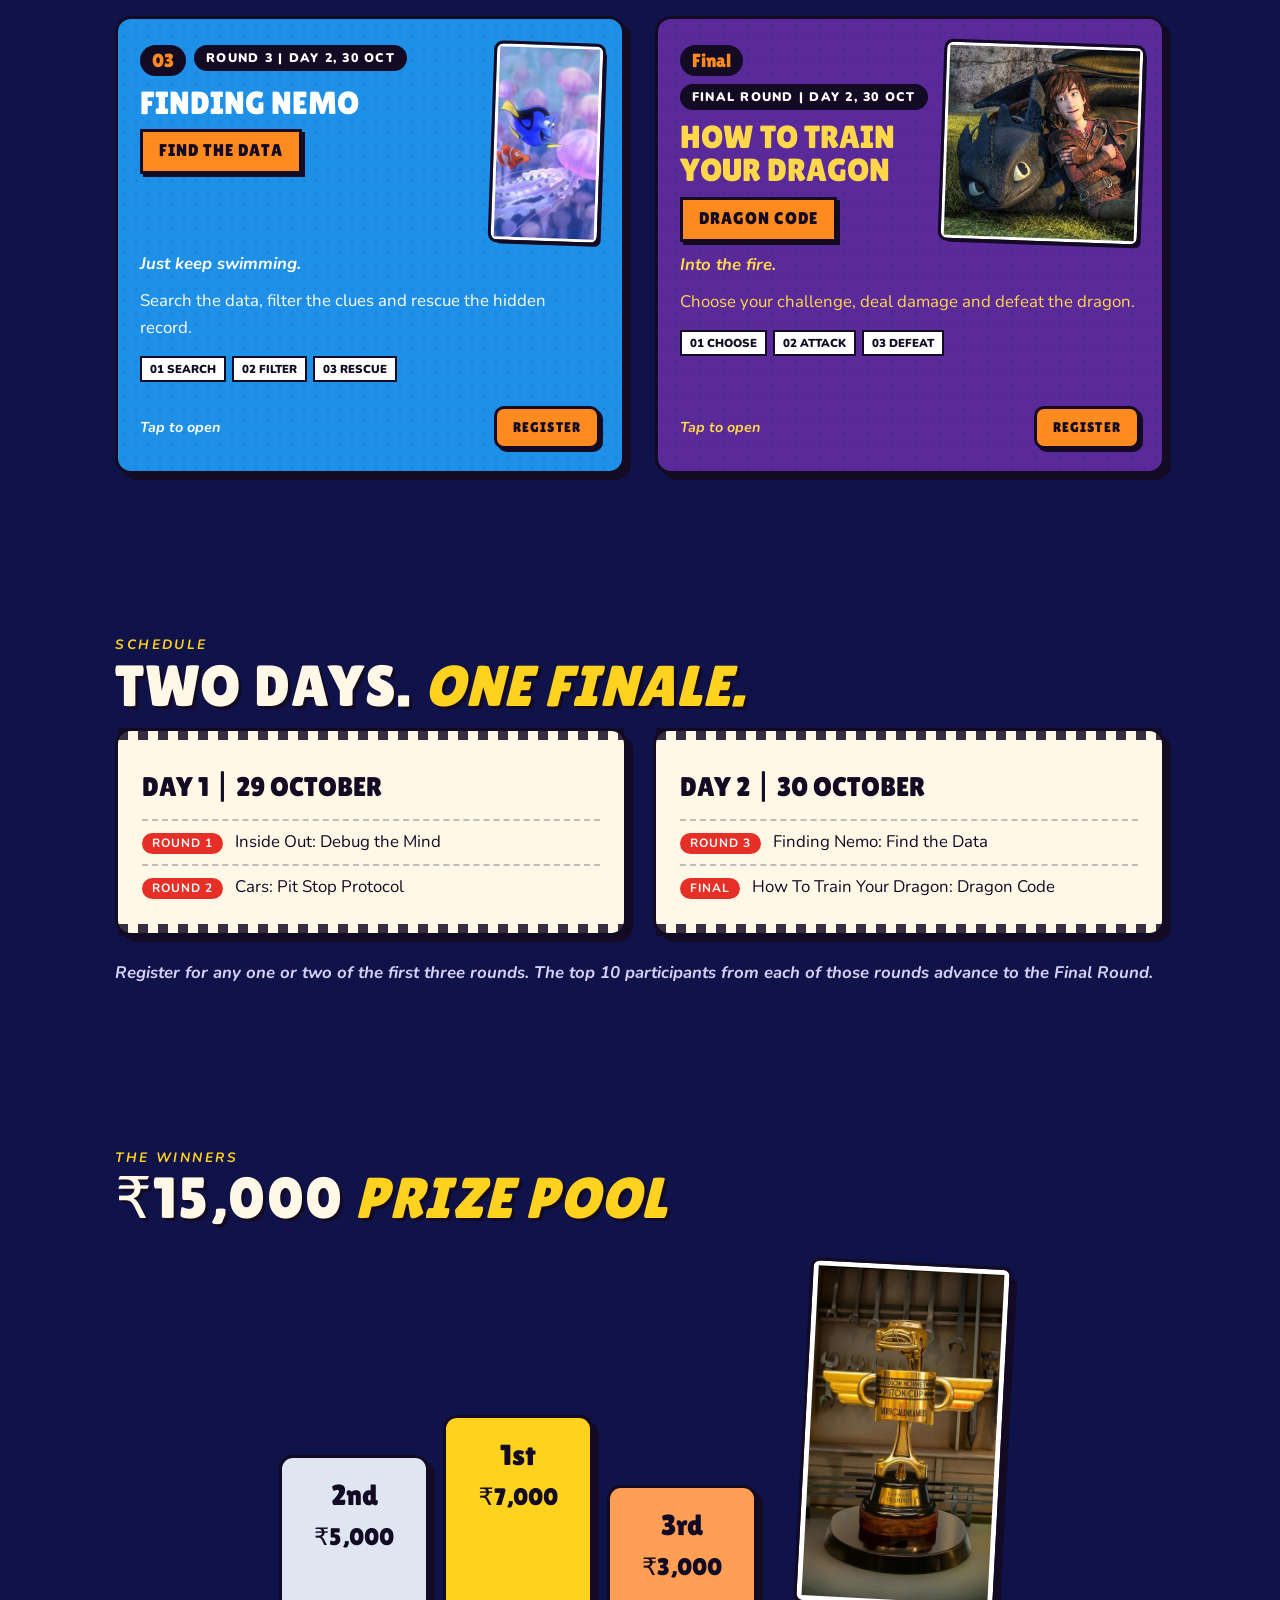
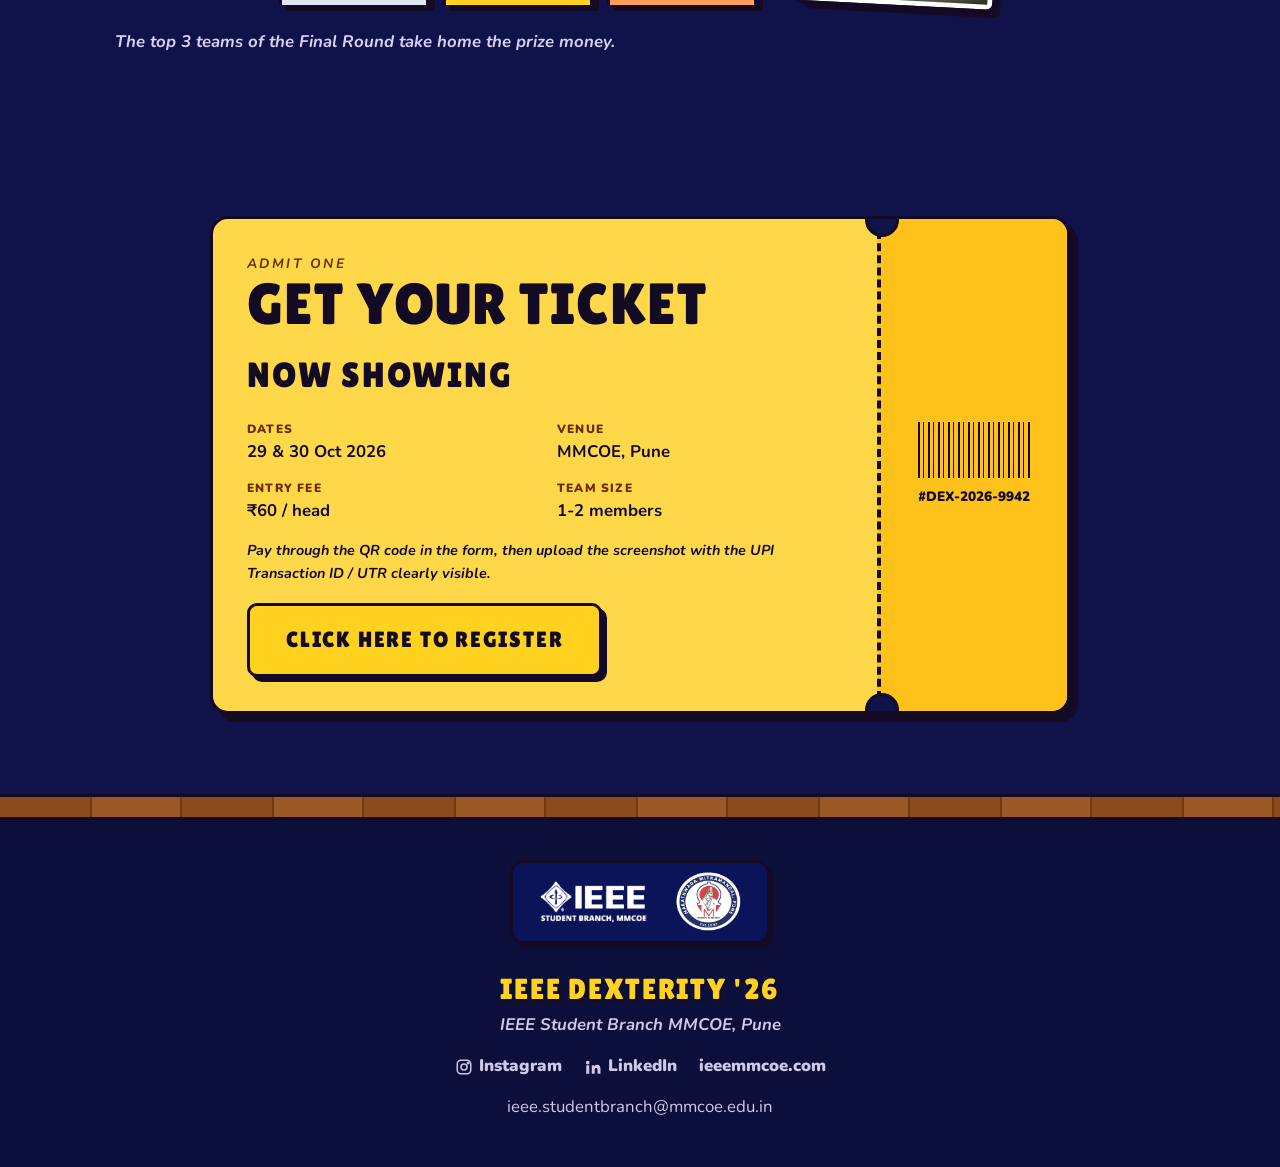
==== commit 6d124405: "Changed from Rs50 to Rs60 @ index and events" ====
--- a/index.html
+++ b/index.html
@@ -23,7 +23,7 @@
         <ul class="meta">
           <li><b>29 &amp; 30</b><span>October 2026</span></li>
           <li><b>1-2</b><span>per team</span></li>
-          <li><b>₹50</b><span>per head</span></li>
+          <li><b>₹60</b><span>per head</span></li>
         </ul>
       </div>
       <a class="poster-wrap" href="assets/img/poster.jpg" target="_blank" rel="noopener" aria-label="Open the TECHFLIX poster">
@@ -76,7 +76,7 @@
           <div id="countdown"></div>
           <dl class="facts">
             <div><dt>Dates</dt><dd>29 &amp; 30 Oct 2026</dd></div><div><dt>Venue</dt><dd>MMCOE, Pune</dd></div>
-            <div><dt>Entry fee</dt><dd>₹50 / head</dd></div><div><dt>Team size</dt><dd>1-2 members</dd></div>
+            <div><dt>Entry fee</dt><dd>₹60 / head</dd></div><div><dt>Team size</dt><dd>1-2 members</dd></div>
           </dl>
           <p class="note it">Pay through the QR code in the form, then upload the screenshot with the UPI Transaction ID / UTR clearly visible.</p>
           <a class="btn big reg-link" target="_blank" rel="noopener">Click here to register</a>
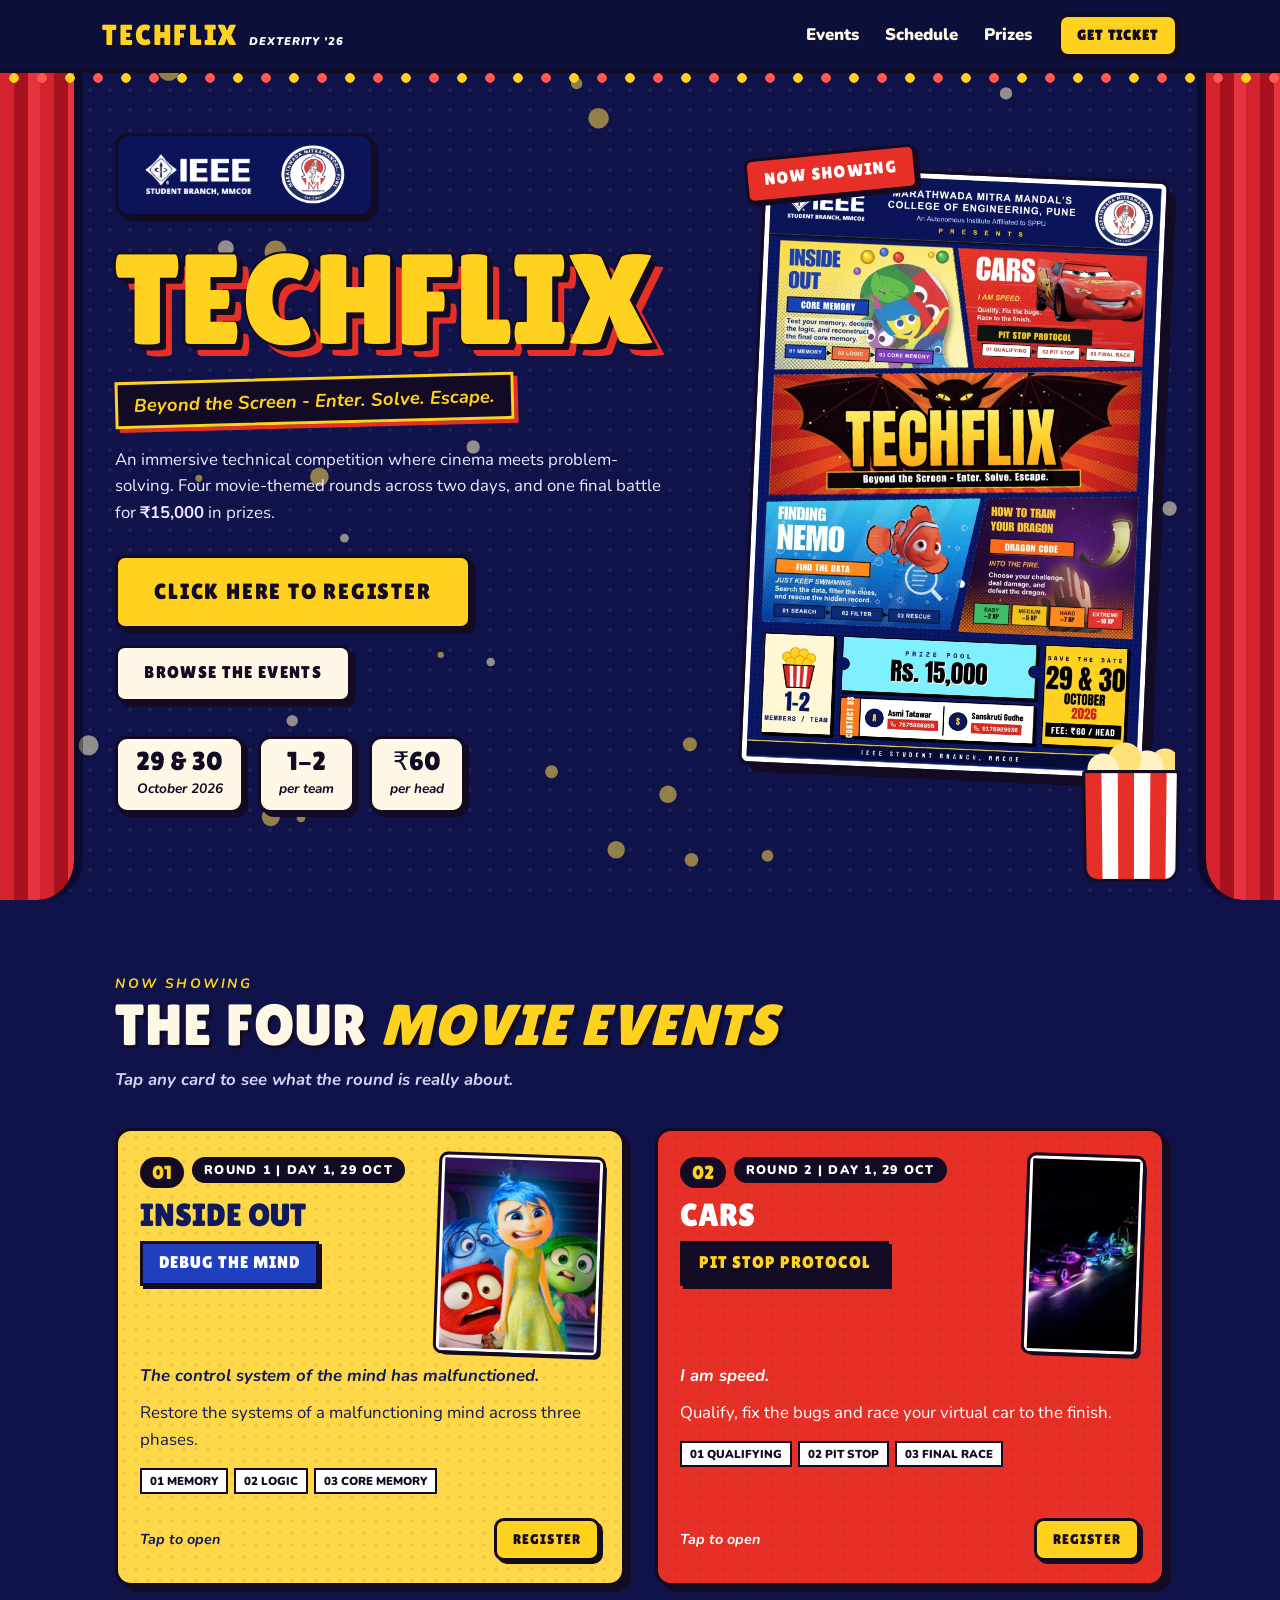
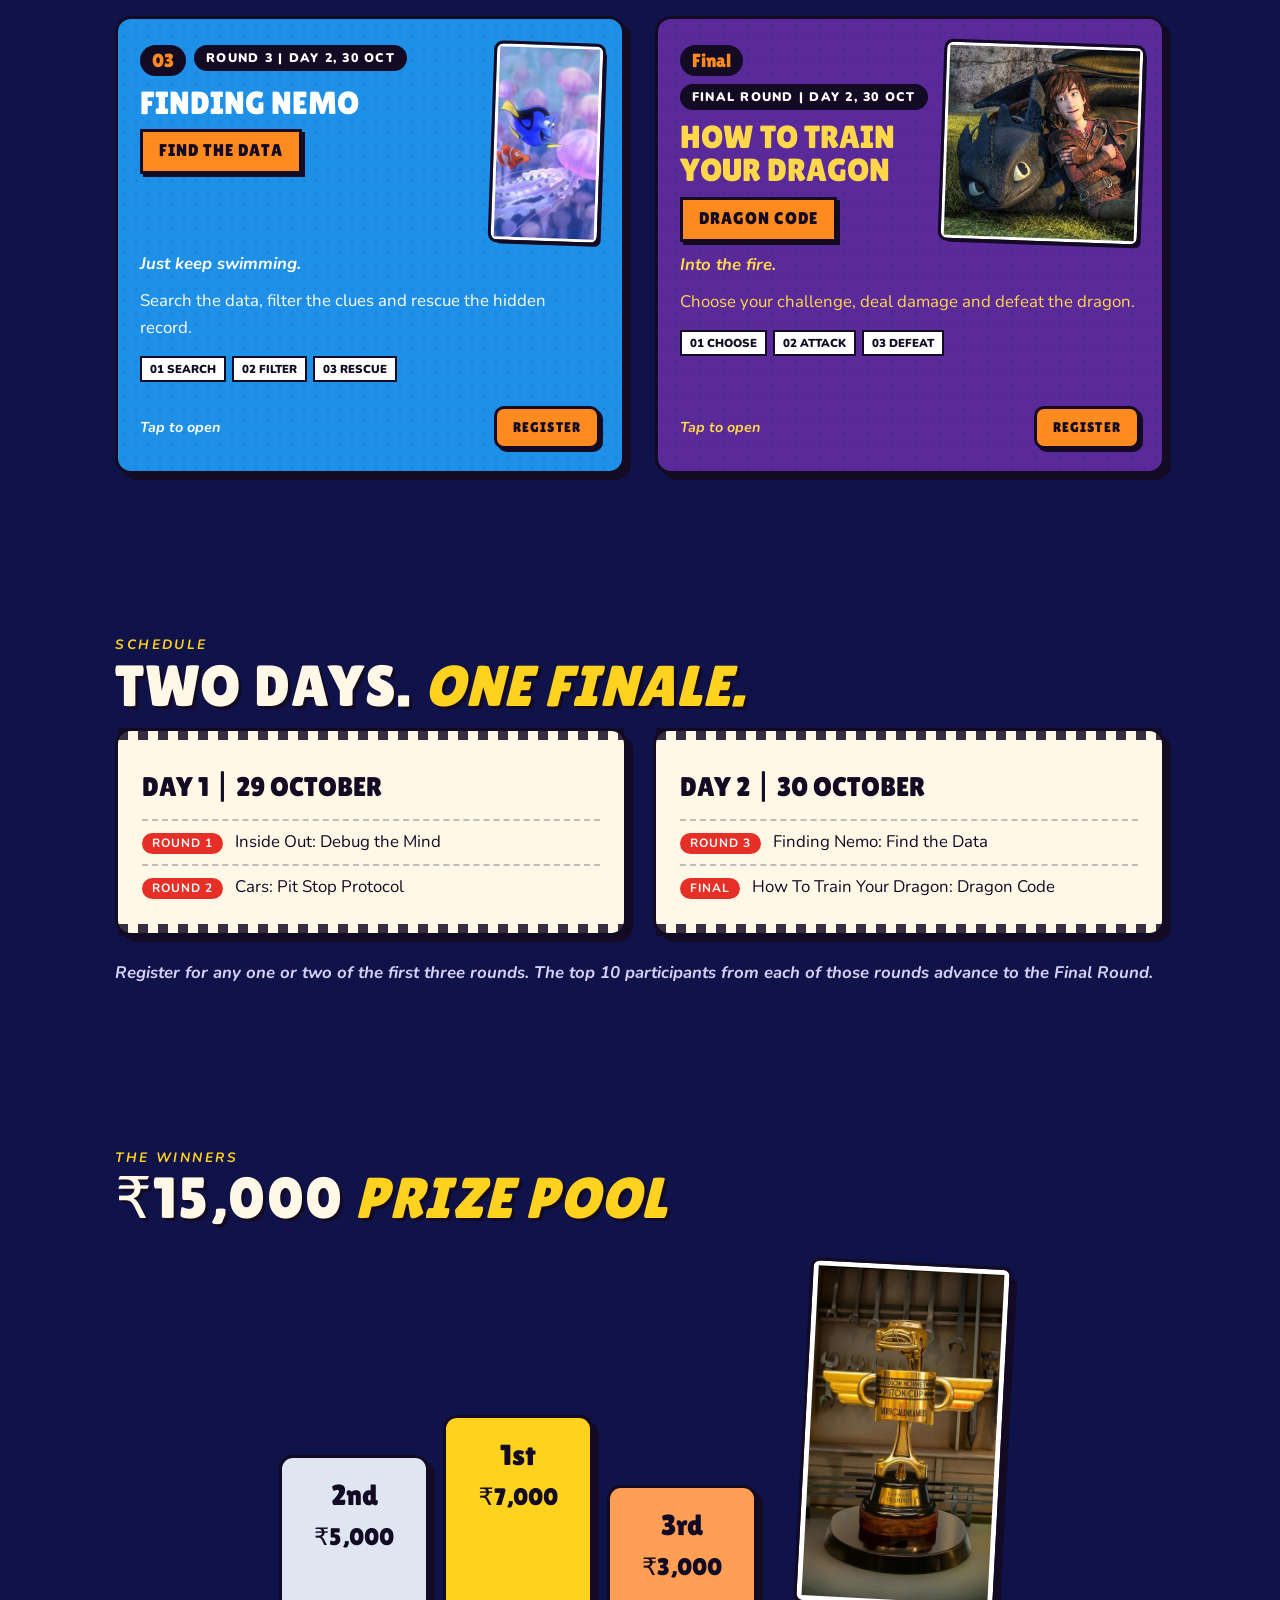
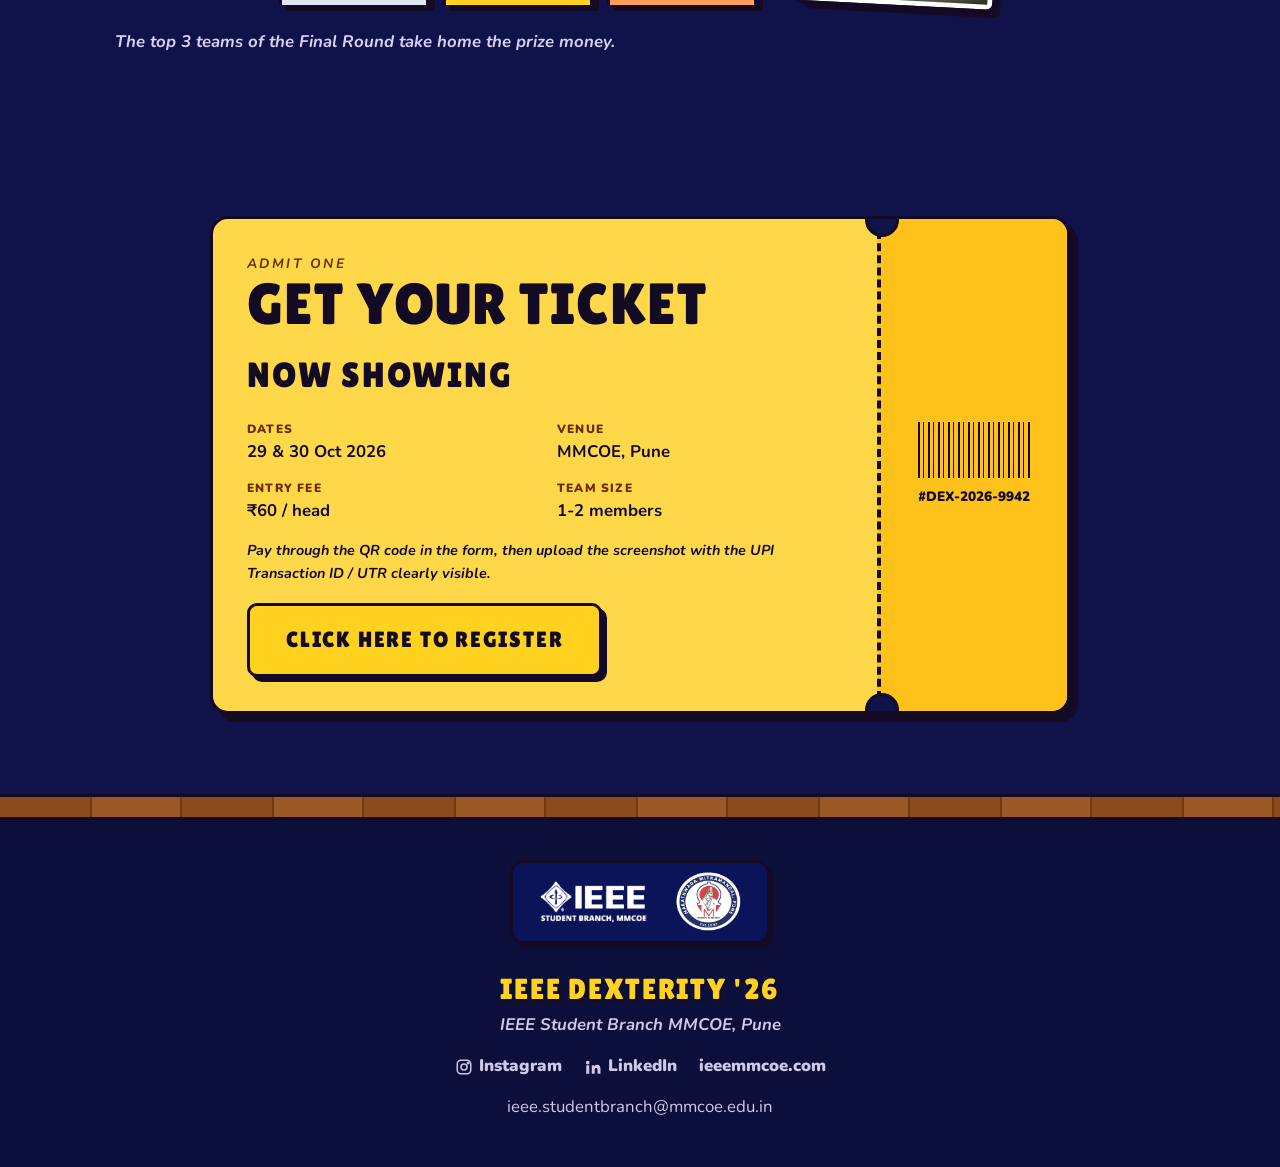
==== commit d5ab66c5: "Add Google Form registration links" ====
--- a/index.html
+++ b/index.html
@@ -17,7 +17,7 @@
         <p class="ribbon tagline-ribbon it">Beyond the Screen - Enter. Solve. Escape.</p>
         <p class="lead">An immersive technical competition where cinema meets problem-solving. Four movie-themed rounds across two days, and one final battle for <strong>₹15,000</strong> in prizes.</p>
         <div class="cta-row">
-          <a class="btn big reg-link" target="_blank" rel="noopener">Click here to register</a>
+          <a class="btn big reg-link" href="https://docs.google.com/forms/d/e/1FAIpQLSdHnumldXxSqn1RbnaxC2vwDBEiKSO1rny0v9AYiGeW88EguQ/viewform?usp=header" target="_blank" rel="noopener noreferrer">Click here to register</a>
           <a class="btn ghost" href="#events">Browse the events</a>
         </div>
         <ul class="meta">
